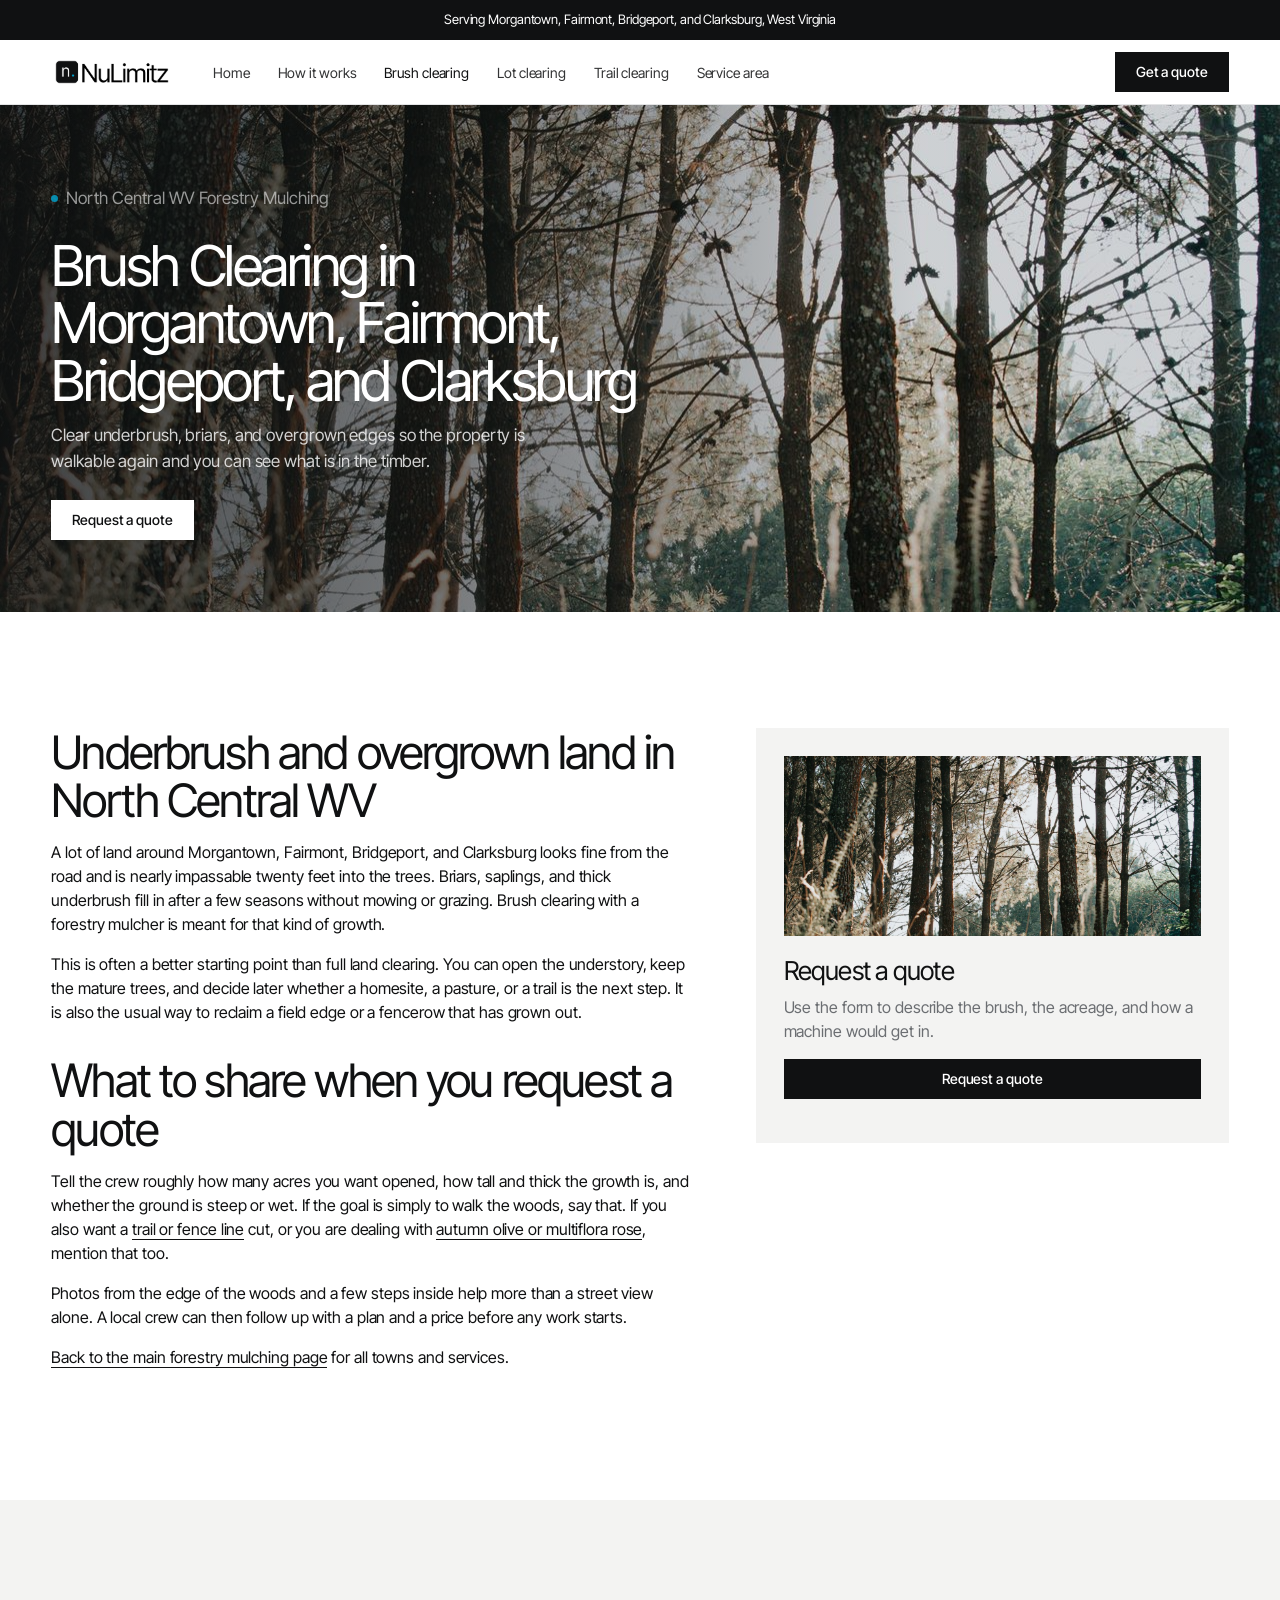
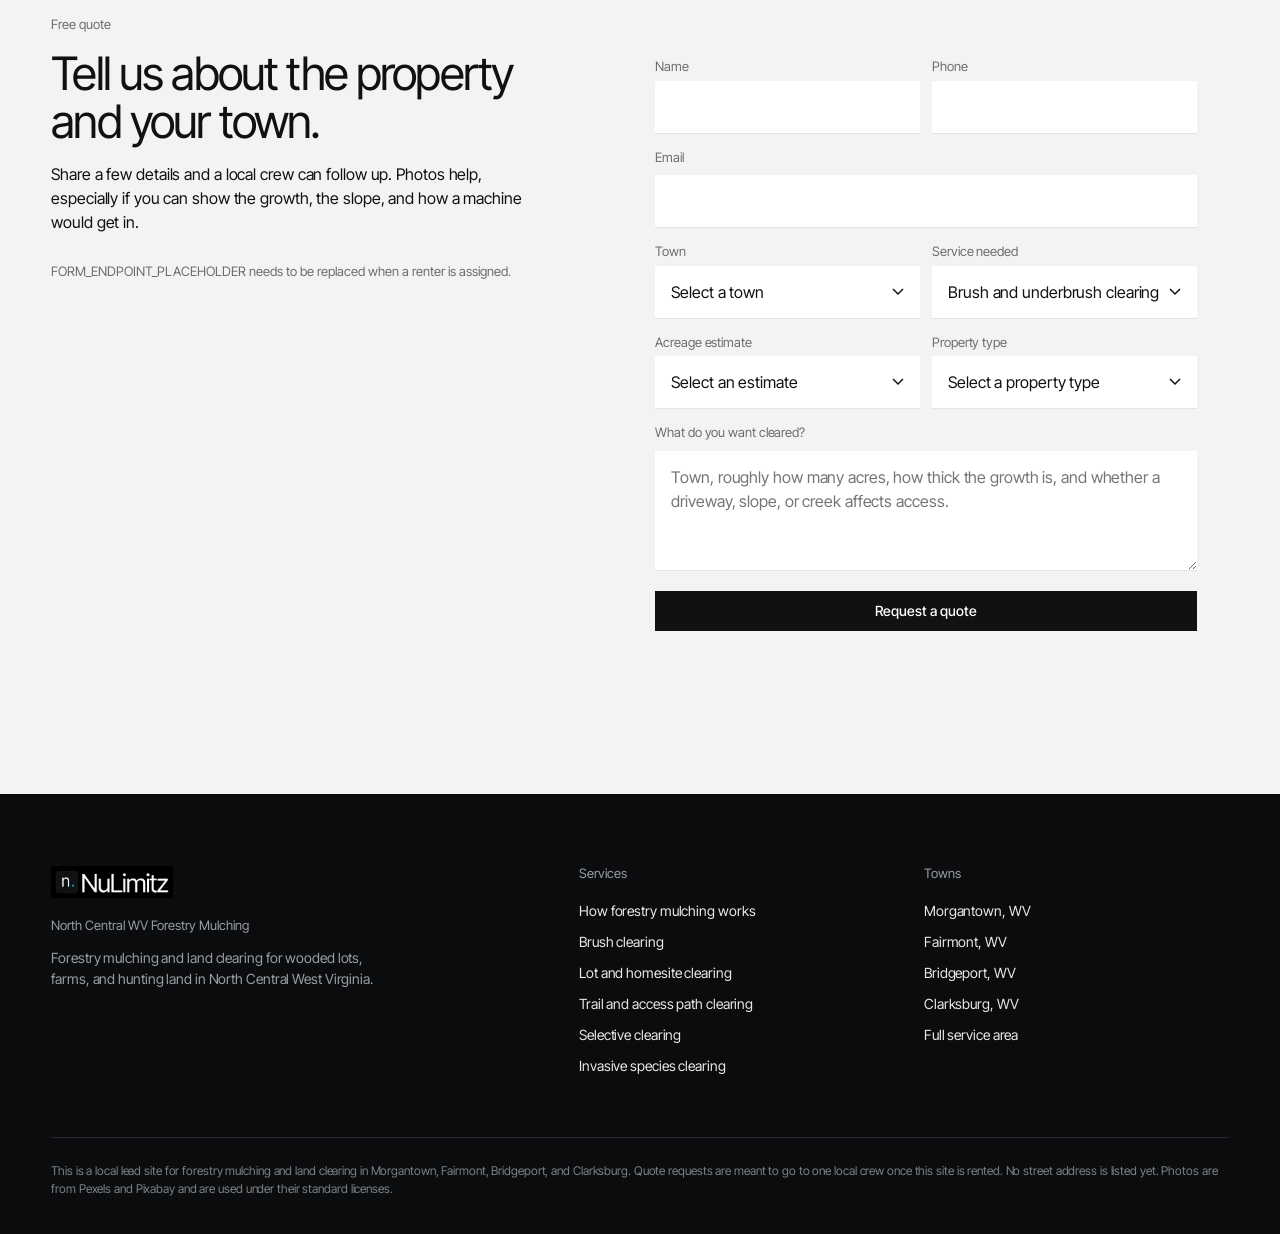
==== brush-clearing/index.html @ 3216f96a "Add forestry mulching lead site preview Local preview of forestrymulching.nulimitz.com in the curren" ====
<!DOCTYPE html>
<html lang="en">
<head>
  <meta charset="utf-8">
  <meta name="viewport" content="width=device-width, initial-scale=1">
  <title>Brush Clearing in Morgantown, Fairmont, and Clarksburg, WV</title>
  <meta name="description" content="Brush and underbrush clearing for homes, farms, and wooded lots in Morgantown, Fairmont, Bridgeport, and Clarksburg, West Virginia.">
  <meta name="robots" content="noindex, nofollow">
  <link rel="icon" href="/favicon.ico" sizes="any">
  <link rel="icon" type="image/svg+xml" href="/favicon.svg">
  <link rel="icon" type="image/png" sizes="32x32" href="/favicon-32.png">
  <link rel="apple-touch-icon" href="/apple-touch-icon.png">
  <link rel="icon" type="image/png" sizes="512x512" href="/icon-512.png">
  <link rel="preconnect" href="https://fonts.googleapis.com">
  <link rel="preconnect" href="https://fonts.gstatic.com" crossorigin>
  <link href="https://fonts.googleapis.com/css2?family=Inter+Tight:wght@300;400;500&display=swap" rel="stylesheet">
  <link rel="stylesheet" href="../css/styles.css">
  <script type="application/ld+json">
{
  "@context": "https://schema.org",
  "@graph": [
    {
      "@type": "LocalBusiness",
      "name": "North Central WV Forestry Mulching",
      "url": "/brush-clearing/",
      "description": "Brush and underbrush clearing for homes, farms, and wooded lots in Morgantown, Fairmont, Bridgeport, and Clarksburg, West Virginia.",
      "areaServed": [
        {
          "@type": "City",
          "name": "Morgantown",
          "addressRegion": "WV"
        },
        {
          "@type": "City",
          "name": "Fairmont",
          "addressRegion": "WV"
        },
        {
          "@type": "City",
          "name": "Bridgeport",
          "addressRegion": "WV"
        },
        {
          "@type": "City",
          "name": "Clarksburg",
          "addressRegion": "WV"
        },
        {
          "@type": "AdministrativeArea",
          "name": "Monongalia County"
        },
        {
          "@type": "AdministrativeArea",
          "name": "Marion County"
        },
        {
          "@type": "AdministrativeArea",
          "name": "Harrison County"
        }
      ],
      "serviceType": [
        "Forestry mulching",
        "Land clearing",
        "Brush clearing",
        "Lot and homesite clearing",
        "Trail and access path clearing",
        "Selective clearing",
        "Invasive species clearing" 
      ]
    },
    {
      "@type": "Service",
      "name": "Brush clearing in Morgantown, Fairmont, Bridgeport, and Clarksburg",
      "serviceType": "Forestry mulching and land clearing",
      "provider": {
        "@type": "LocalBusiness",
        "name": "North Central WV Forestry Mulching"
      },
      "areaServed": [
        "Morgantown, WV",
        "Fairmont, WV",
        "Bridgeport, WV",
        "Clarksburg, WV" 
      ]
    }
  ]
}
  </script>
</head>
<body>
<div class="topbar">
  <div class="wrap">
    <span>Serving Morgantown, Fairmont, Bridgeport, and Clarksburg, West Virginia</span>
    </div>
</div>
<header class="site-header">
  <div class="wrap">
    <a class="logo" href="../index.html" aria-label="NuLimitz home"><img src="/img/logo-light.png" alt="NuLimitz"></a>
    <nav>
      <ul>
        <li><a href="../index.html">Home</a></li>
        <li><a href="../how-it-works/index.html">How it works</a></li>
        <li><a href="../brush-clearing/index.html" aria-current="page">Brush clearing</a></li>
        <li><a href="../lot-clearing/index.html">Lot clearing</a></li>
        <li><a href="../trail-clearing/index.html">Trail clearing</a></li>
        <li><a href="../index.html#areas">Service area</a></li>
        </ul>
    </nav>
    <div class="header-right">
      <a class="btn" href="#quote">Get a quote</a>
      <button class="nav-toggle" type="button" aria-expanded="false" aria-label="Open menu">Menu</button>
    </div>
  </div>
</header>
<section class="page-hero" style="background-image:url('../img/brush.jpg')">
  <div class="wrap">
    <p class="eyebrow">North Central WV Forestry Mulching</p>
    <h1>Brush Clearing in Morgantown, Fairmont, Bridgeport, and Clarksburg</h1>
    <p>Clear underbrush, briars, and overgrown edges so the property is walkable again and you can see what is in the timber.</p>
    <div class="hero-actions">
      <a class="btn btn-call" href="#quote">Request a quote</a>
    </div>
  </div>
</section>
<section class="section">
  <div class="wrap content-split">
    <div class="prose">

    <h2>Underbrush and overgrown land in North Central WV</h2>
    <p>A lot of land around Morgantown, Fairmont, Bridgeport, and Clarksburg looks fine from the road and is nearly impassable twenty feet into the trees. Briars, saplings, and thick underbrush fill in after a few seasons without mowing or grazing. Brush clearing with a forestry mulcher is meant for that kind of growth.</p>
    <p>This is often a better starting point than full land clearing. You can open the understory, keep the mature trees, and decide later whether a homesite, a pasture, or a trail is the next step. It is also the usual way to reclaim a field edge or a fencerow that has grown out.</p>
    <h2>What to share when you request a quote</h2>
    <p>Tell the crew roughly how many acres you want opened, how tall and thick the growth is, and whether the ground is steep or wet. If the goal is simply to walk the woods, say that. If you also want a <a href="../trail-clearing/index.html">trail or fence line</a> cut, or you are dealing with <a href="../invasive-species/index.html">autumn olive or multiflora rose</a>, mention that too.</p>
    <p>Photos from the edge of the woods and a few steps inside help more than a street view alone. A local crew can then follow up with a plan and a price before any work starts.</p>
    
      <p><a href="../index.html">Back to the main forestry mulching page</a> for all towns and services.</p>
    </div>
    <aside class="side-card">
      <img src="../img/brush.jpg" alt="Tall grass and underbrush growing among trees">
      <h3>Request a quote</h3>
      <p>Use the form to describe the brush, the acreage, and how a machine would get in.</p>
      <p><a class="btn btn-dark btn-wide" href="#quote">Request a quote</a></p>
    </aside>
  </div>
</section>
<section class="section band-cream" id="quote">
  <div class="wrap quote-grid">
    <div>
      <p class="eyebrow">Free quote</p>
      <h2>Tell us about the property and your town.</h2>
      <p>Share a few details and a local crew can follow up. Photos help, especially if you can show the growth, the slope, and how a machine would get in.</p>
      <p class="placeholder-note">FORM_ENDPOINT_PLACEHOLDER needs to be replaced when a renter is assigned.</p></div>
    <form action="FORM_ENDPOINT_PLACEHOLDER" method="post" data-quote-form>
      <div class="form-row">
        <div>
          <label for="name">Name</label>
          <input id="name" name="name" type="text" autocomplete="name" required>
        </div>
        <div>
          <label for="phone">Phone</label>
          <input id="phone" name="phone" type="tel" autocomplete="tel" required>
        </div>
      </div>
      <label for="email">Email</label>
      <input id="email" name="email" type="email" autocomplete="email">
      <div class="form-row">
        <div>
          <label for="city">Town</label>
          <select id="city" name="city" required>
            <option value="">Select a town</option>
            <option>Morgantown</option>
            <option>Fairmont</option>
            <option>Bridgeport</option>
            <option>Clarksburg</option>
            <option>Cheat Lake</option>
            <option>Westover</option>
            <option>Star City</option>
            <option>Kingwood</option>
            <option>Grafton</option>
            <option>Other in North Central WV</option>
          </select>
        </div>
        <div>
          <label for="service">Service needed</label>
          <select id="service" name="service" required>
            <option value="">Select a service</option>
<option value="forestry">Forestry mulching</option>
<option value="lot">Lot or land clearing</option>
<option value="brush" selected>Brush and underbrush clearing</option>
<option value="trail">Trail, driveway, or fence line clearing</option>
<option value="selective">Selective clearing</option>
<option value="invasive">Invasive species clearing</option>
<option value="other">Not sure / other</option>
          </select>
        </div>
      </div>
      <div class="form-row">
        <div>
          <label for="acreage">Acreage estimate</label>
          <select id="acreage" name="acreage" required>
            <option value="">Select an estimate</option>
<option value="under-1">Under 1 acre</option>
<option value="1-3">1 to 3 acres</option>
<option value="3-10">3 to 10 acres</option>
<option value="10-plus">10 acres or more</option>
<option value="unsure">Not sure</option>
          </select>
        </div>
        <div>
          <label for="property">Property type</label>
          <select id="property" name="property" required>
            <option value="">Select a property type</option>
<option value="homesite">Wooded homesite</option>
<option value="residential">Residential lot</option>
<option value="farm">Farm or pasture</option>
<option value="hunting">Hunting land</option>
<option value="other">Other</option>
          </select>
        </div>
      </div>
      <label for="message">What do you want cleared?</label>
      <textarea id="message" name="message" placeholder="Town, roughly how many acres, how thick the growth is, and whether a driveway, slope, or creek affects access." required></textarea>
      <p style="margin-top:1rem"><button class="btn btn-dark btn-wide" type="submit">Request a quote</button></p>
      <p class="form-status" role="status"></p>
    </form>
  </div>
</section>
<footer class="site-footer">
  <div class="wrap">
    <div class="foot-grid">
      <div>
        <a class="logo" href="../index.html" aria-label="NuLimitz home"><img src="/img/logo-dark.png" alt="NuLimitz"></a>
        <h2>North Central WV Forestry Mulching</h2>
        <p>Forestry mulching and land clearing for wooded lots, farms, and hunting land in North Central West Virginia.</p>
        </div>
      <div>
        <h2>Services</h2>
        <ul>
          <li><a href="../how-it-works/index.html">How forestry mulching works</a></li>
          <li><a href="../brush-clearing/index.html">Brush clearing</a></li>
          <li><a href="../lot-clearing/index.html">Lot and homesite clearing</a></li>
          <li><a href="../trail-clearing/index.html">Trail and access path clearing</a></li>
          <li><a href="../selective-clearing/index.html">Selective clearing</a></li>
          <li><a href="../invasive-species/index.html">Invasive species clearing</a></li>
        </ul>
      </div>
      <div>
        <h2>Towns</h2>
        <ul>
          <li><a href="../morgantown/index.html">Morgantown, WV</a></li>
          <li><a href="../fairmont/index.html">Fairmont, WV</a></li>
          <li><a href="../bridgeport/index.html">Bridgeport, WV</a></li>
          <li><a href="../clarksburg/index.html">Clarksburg, WV</a></li>
          <li><a href="../index.html#areas">Full service area</a></li>
        </ul>
      </div>
    </div>
    <p class="legal">This is a local lead site for forestry mulching and land clearing in Morgantown, Fairmont, Bridgeport, and Clarksburg. Quote requests are meant to go to one local crew once this site is rented. No street address is listed yet. Photos are from Pexels and Pixabay and are used under their standard licenses.</p>
  </div>
</footer>
<script src="../js/main.js"></script>

</body>
</html>
---- css/styles.css ----
/* NuLimitz lead microsite styles */
:root {
  --ink: #101112;
  --mut: #6b6e72;
  --line: #e3e4e5;
  --soft: #f3f3f2;
  --blue: #00A7D3;
  --white: #fff;
  --pad: clamp(20px, 4vw, 56px);
  --header-h: 64px;
  --max: 1600px;
  /* aliases so older class names keep working */
  --ink-soft: var(--mut);
  --paper: var(--white);
  --cream: var(--soft);
  --ice: var(--soft);
  --tint: var(--soft);
  --forest: var(--ink);
  --forest-deep: var(--ink);
  --forest-mid: #2b2d30;
  --leaf: var(--ink);
  --gold: var(--ink);
  --gold-hot: var(--blue);
  --navy: var(--ink);
  --navy-deep: var(--ink);
  --navy-mid: #2b2d30;
  --cyan: var(--blue);
  --cyan-hot: var(--blue);
  --orange: var(--ink);
  --orange-hot: #2b2d30;
  --brand: var(--ink);
  --brand-deep: var(--ink);
  --brand-mid: #2b2d30;
  --accent: var(--ink);
  --accent-hot: #2b2d30;
}

*, *::before, *::after { box-sizing: border-box; margin: 0; padding: 0; }
html { scroll-behavior: smooth; }
html, body { overflow-x: clip; }
body {
  font-family: "Inter Tight", "Helvetica Neue", Helvetica, Arial, sans-serif;
  font-weight: 400;
  color: var(--ink);
  background: var(--white);
  font-size: 16px;
  line-height: 1.5;
  letter-spacing: -.006em;
  -webkit-font-smoothing: antialiased;
}
img { max-width: 100%; height: auto; display: block; }
a { color: inherit; text-decoration: none; }
h1, h2, h3, h4 {
  font-weight: 400;
  line-height: 1.15;
  letter-spacing: -.03em;
  color: var(--ink);
}
p { margin: 0 0 1rem; }
.wrap { width: min(var(--max), 100%); margin-inline: auto; padding-inline: var(--pad); }

/* Top strip */
.topbar {
  background: var(--ink);
  color: #fff;
  font-size: 13px;
  text-align: center;
  padding: 10px var(--pad);
}
.topbar .wrap {
  display: block;
  padding: 0;
  width: 100%;
  max-width: none;
}
.topbar a { color: #fff; text-decoration: underline; text-underline-offset: 3px; }

/* Header */
.site-header {
  position: sticky;
  top: 0;
  z-index: 40;
  background: rgba(255, 255, 255, .96);
  backdrop-filter: blur(8px);
  border-bottom: 1px solid var(--line);
}
.site-header .wrap {
  display: flex;
  align-items: center;
  height: var(--header-h);
  gap: 40px;
  padding-inline: var(--pad);
}
.logo { display: flex; align-items: center; flex: none; }
.logo img { height: 32px; width: auto; }
.site-header nav { display: flex; }
.site-header nav ul {
  display: flex;
  gap: 28px;
  list-style: none;
  margin: 0;
  padding: 0;
  align-items: center;
  flex-wrap: wrap;
}
.site-header nav a {
  color: var(--ink);
  opacity: .85;
  font-size: 14px;
  font-weight: 400;
}
.site-header nav a:hover,
.site-header nav a[aria-current="page"] { opacity: 1; }
.header-right {
  margin-left: auto;
  display: flex;
  gap: 16px;
  align-items: center;
  flex: none;
}
.nav-toggle {
  display: none;
  background: none;
  border: 0;
  font: inherit;
  font-size: 14px;
  cursor: pointer;
  color: var(--ink);
  padding: 0;
}
.btn-nav {
  display: none;
}

/* Buttons */
.btn {
  display: inline-flex;
  align-items: center;
  justify-content: center;
  height: 40px;
  padding: 0 20px;
  font-size: 14px;
  font-weight: 500;
  border: 1px solid var(--ink);
  background: var(--ink);
  color: #fff;
  transition: .2s;
  cursor: pointer;
  font-family: inherit;
  text-decoration: none;
  line-height: 1;
  border-radius: 0;
  gap: 0;
}
.btn:hover { background: #2b2d30; color: #fff; }
.btn-gold,
.btn-orange,
.btn-accent,
.btn-dark,
.btn-call {
  background: var(--ink);
  color: #fff;
  border-color: var(--ink);
}
.btn-gold:hover,
.btn-orange:hover,
.btn-accent:hover,
.btn-dark:hover,
.btn-call:hover { background: #2b2d30; color: #fff; }
.btn-light {
  background: transparent;
  color: #fff;
  border-color: #fff;
}
.btn-light:hover { background: #fff; color: var(--ink); }
.btn-wide { width: 100%; }
.hero-actions, .cta-actions { display: flex; flex-wrap: wrap; gap: 12px; }

/* Hero */
.hero,
.page-hero {
  position: relative;
  color: #fff;
  background-color: var(--ink);
  background-size: cover;
  background-position: center;
  display: flex;
  align-items: flex-end;
}
.hero {
  min-height: 560px;
  height: calc(100vh - 100px);
  max-height: 860px;
}
.hero::before,
.page-hero::before {
  content: "";
  position: absolute;
  inset: 0;
  background: linear-gradient(90deg, rgba(16,17,18,.78) 0, rgba(16,17,18,.46) 42%, rgba(16,17,18,.12) 72%);
}
.hero .wrap,
.page-hero .wrap {
  position: relative;
  z-index: 1;
  width: 100%;
  padding-top: clamp(48px, 9vh, 110px);
  padding-bottom: 72px;
}
.eyebrow {
  font-size: 13px;
  color: var(--mut);
  margin-bottom: 14px;
  letter-spacing: 0;
  text-transform: none;
  font-weight: 400;
  display: flex;
  align-items: center;
  gap: 8px;
}
.hero .eyebrow,
.page-hero .eyebrow { color: rgba(255,255,255,.7); }
.hero .eyebrow::before,
.page-hero .eyebrow::before {
  content: "";
  width: 7px;
  height: 7px;
  border-radius: 50%;
  background: var(--blue);
  display: inline-block;
  flex: none;
}
.hero h1,
.page-hero h1 {
  color: #fff;
  font-weight: 400;
  font-size: clamp(40px, 5.6vw, 80px);
  line-height: 1.02;
  letter-spacing: -.045em;
  max-width: 16ch;
  margin: 0 0 14px;
}
.hero h1 { max-width: 22ch; }
.page-hero {
  min-height: 420px;
}
.page-hero h1 {
  font-size: clamp(32px, 4.4vw, 64px);
  max-width: 20ch;
}
.hero .lede,
.page-hero p {
  font-size: 17px;
  max-width: 520px;
  color: #fff;
  opacity: .8;
  margin-bottom: 26px;
}
.hero .btn-call,
.page-hero .btn-call {
  background: #fff;
  color: var(--ink);
  border-color: #fff;
}
.hero .btn-call:hover,
.page-hero .btn-call:hover { background: #e8e9ea; }

/* Trust bar */
.trust-bar {
  background: var(--soft);
  color: var(--ink);
  padding: 36px 0;
  border-bottom: 1px solid var(--line);
}
.trust-bar .wrap {
  display: grid;
  grid-template-columns: repeat(3, 1fr);
  gap: 16px;
}
.trust-item { padding: 8px 24px 8px 0; }
.trust-item + .trust-item { border-left: 1px solid var(--line); padding-left: 32px; }
.trust-item h3 {
  color: var(--ink);
  font-size: 20px;
  letter-spacing: -.02em;
  margin: 0 0 6px;
}
.trust-item p { margin: 0; font-size: 15px; color: var(--mut); }

/* Sections */
.section { padding: clamp(72px, 9vw, 128px) 0; }
.section-head { max-width: 780px; margin-bottom: 44px; }
.section-head h2,
.prose h2,
.quote-grid h2 {
  font-size: clamp(32px, 3.6vw, 52px);
  line-height: 1.05;
  letter-spacing: -.04em;
  margin: 0 0 16px;
}
.muted { color: var(--mut); }
.band-cream,
.band-ice { background: var(--soft); }
.band-forest,
.band-navy {
  background: var(--ink);
  color: #fff;
}
.band-forest h2, .band-forest h3,
.band-navy h2, .band-navy h3 { color: #fff; }
.band-forest .eyebrow, .band-navy .eyebrow,
.band-forest p, .band-navy p { color: #a3a6aa; }
.band-photo {
  position: relative;
  background-color: var(--ink);
  background-size: cover;
  background-position: center;
  color: #fff;
}
.band-photo::before {
  content: "";
  position: absolute;
  inset: 0;
  background: rgba(16, 17, 18, .72);
}
.band-photo .wrap { position: relative; z-index: 1; }
.band-photo h1, .band-photo h2, .band-photo h3, .band-photo h4 { color: #fff; }
.band-photo p, .band-photo .eyebrow, .band-photo .muted, .band-photo li { color: #c8c9cb; }
.band-forest .muted, .band-navy .muted { color: #a3a6aa; }

/* Service / area cards */
.card-grid, .area-grid, .step-grid {
  display: grid;
  gap: 16px;
}
.card-grid { grid-template-columns: repeat(auto-fit, minmax(240px, 1fr)); }
.service-card,
.area-card {
  background: var(--soft);
  overflow: hidden;
  display: flex;
  flex-direction: column;
  text-decoration: none;
  color: inherit;
  border: 0;
}
.service-card:hover .more,
.area-card:hover .more { opacity: 1; }
.service-card img,
.area-card img { width: 100%; height: 180px; object-fit: cover; }
.service-card .pad,
.area-card .pad,
.step .pad { padding: 28px 28px 30px; }
.service-card h3,
.area-card h3 {
  margin: 0 0 8px;
  font-size: 26px;
  letter-spacing: -.03em;
}
.more {
  display: inline-block;
  margin-top: 16px;
  font-size: 14px;
  font-weight: 400;
  color: var(--ink);
  border-bottom: 1px solid var(--ink);
  align-self: flex-start;
}

/* Areas */
.area-grid { grid-template-columns: repeat(4, 1fr); }
.town-list { columns: 2; margin: 0; padding-left: 1.1rem; color: var(--mut); }
.town-list li { break-inside: avoid; margin-bottom: 0.25rem; }

/* Steps */
.step-grid { grid-template-columns: repeat(3, 1fr); }
.step {
  background: var(--soft);
  border: 0;
}
.step-num {
  font-family: inherit;
  color: var(--blue);
  font-size: 22px;
  font-weight: 400;
  letter-spacing: -.02em;
  margin: 0 0 8px;
}
.step h3 { font-size: 20px; letter-spacing: -.02em; margin: 0 0 6px; }
.step p { color: var(--mut); font-size: 15px; margin: 0; }

/* FAQ */
.faq { display: grid; gap: 0; max-width: 48rem; }
.faq-item {
  background: transparent;
  border: 0;
  border-top: 1px solid var(--line);
}
.faq-item:last-child { border-bottom: 1px solid var(--line); }
.faq-item h3 { margin: 0; font-size: 18px; letter-spacing: -.02em; }
.faq-item button {
  width: 100%;
  display: flex;
  align-items: center;
  justify-content: space-between;
  gap: 20px;
  text-align: left;
  background: none;
  border: 0;
  padding: 22px 0;
  font: inherit;
  font-weight: 400;
  cursor: pointer;
  color: var(--ink);
}
.faq-item button::after {
  content: "";
  flex: none;
  width: 14px;
  height: 14px;
  background:
    linear-gradient(currentColor, currentColor) center / 14px 1.5px no-repeat,
    linear-gradient(currentColor, currentColor) center / 1.5px 14px no-repeat;
}
.faq-item.is-open button::after {
  background: linear-gradient(currentColor, currentColor) center / 14px 1.5px no-repeat;
}
.faq-item .answer { padding: 0 0 22px; color: var(--mut); display: none; }
.faq-item.is-open .answer { display: block; }
.faq-item .answer a { border-bottom: 1px solid currentColor; }

/* Light type on any dark band, including FAQ */
:is(.band-photo, .band-forest, .band-navy) .muted { color: #c8c9cb; }
:is(.band-photo, .band-forest, .band-navy) .faq-item {
  border-color: rgba(255,255,255,.4);
}
:is(.band-photo, .band-forest, .band-navy) .faq-item button { color: #fff; }
:is(.band-photo, .band-forest, .band-navy) .faq-item .answer { color: rgba(255,255,255,.86); }
:is(.band-photo, .band-forest, .band-navy) a:not(.btn),
.hero a:not(.btn),
.page-hero a:not(.btn) {
  color: #fff;
  border-bottom-color: rgba(255,255,255,.7);
}

/* Quote / form */
.quote-grid {
  display: grid;
  grid-template-columns: 0.9fr 1.1fr;
  gap: clamp(40px, 6vw, 120px);
  align-items: start;
}
form {
  background: var(--soft);
  padding: 32px;
  display: grid;
  gap: 4px;
}
label {
  display: block;
  font-weight: 400;
  font-size: 13px;
  color: var(--mut);
  margin: 10px 0 4px;
}
input, select, textarea {
  width: 100%;
  font: inherit;
  letter-spacing: inherit;
  padding: 14px 16px;
  border: 0;
  border-bottom: 1px solid var(--line);
  border-radius: 0;
  background: #fff;
  color: var(--ink);
}
input:focus, select:focus, textarea:focus {
  outline: 0;
  border-color: var(--blue);
}
textarea { min-height: 120px; resize: vertical; }
select {
  appearance: none;
  cursor: pointer;
  background: #fff url("data:image/svg+xml,%3Csvg xmlns='http://www.w3.org/2000/svg' width='12' height='8'%3E%3Cpath d='M1 1l5 5 5-5' fill='none' stroke='%23101112' stroke-width='1.5'/%3E%3C/svg%3E") no-repeat right 16px center;
}
.form-row { display: grid; grid-template-columns: 1fr 1fr; gap: 12px; }
.form-status {
  display: none;
  margin-top: 12px;
  padding: 14px 16px;
  background: var(--white);
  border: 0;
  border-bottom: 1px solid var(--line);
  color: var(--mut);
  font-size: 14px;
}
.form-status.is-visible { display: block; }
.placeholder-note {
  display: inline-block;
  margin-top: 12px;
  padding: 0;
  border: 0;
  background: none;
  color: var(--mut);
  font-size: 13px;
  font-weight: 400;
  letter-spacing: 0;
}

/* Footer */
.site-footer {
  background: #0b0c0d;
  color: #fff;
  padding: 72px 0 36px;
  font-size: 14px;
}
.site-footer a { color: #e8e9ea; text-decoration: none; }
.site-footer a:hover { color: #fff; }
.foot-grid {
  display: grid;
  grid-template-columns: 1.6fr 1fr 1fr;
  gap: 40px;
  margin-bottom: 0;
}
.site-footer .logo { display: inline-flex; margin-bottom: 20px; }
.site-footer .logo img { height: 32px; width: auto; }
.site-footer h2 {
  color: #9a9da1;
  font-size: 13px;
  letter-spacing: 0;
  font-weight: 400;
  margin: 0 0 14px;
}
.site-footer p { color: #9a9da1; font-size: 14px; margin: 0 0 16px; max-width: 340px; }
.site-footer ul { list-style: none; margin: 0; padding: 0; }
.site-footer li { margin: 0; }
.site-footer li a { display: block; padding: 5px 0; color: #e8e9ea; font-size: 14px; }
.site-footer .legal {
  border-top: 1px solid #26282b;
  margin-top: 56px;
  padding-top: 24px;
  margin-bottom: 0;
  font-size: 12px;
  color: #7d8084;
  max-width: none;
}

/* Interior */
.content-split {
  display: grid;
  grid-template-columns: 1.15fr 0.85fr;
  gap: clamp(32px, 5vw, 80px);
  align-items: start;
}
.prose h2 { margin-top: 2rem; }
.prose h2:first-child { margin-top: 0; }
.prose a { border-bottom: 1px solid var(--ink); }
.prose p { color: var(--ink); }
.side-card {
  background: var(--soft);
  padding: 28px;
  position: sticky;
  top: calc(var(--header-h) + 16px);
}
.side-card img { margin-bottom: 20px; height: 180px; width: 100%; object-fit: cover; }
.side-card h3 { font-size: 26px; letter-spacing: -.03em; margin: 0 0 10px; }
.side-card p { color: var(--mut); }

.call-dock { display: none; }

@media (max-width: 1100px) {
  .area-grid { grid-template-columns: repeat(2, 1fr); }
  .site-header .wrap { gap: 16px; }
  .nav-toggle { display: block; }
  .site-header nav {
    display: none;
    position: absolute;
    left: 0;
    right: 0;
    top: 100%;
    background: rgba(255,255,255,.98);
    border-bottom: 1px solid var(--line);
    padding: 8px var(--pad) 16px;
    z-index: 21;
  }
  .site-header nav.is-open { display: block; }
  .site-header nav ul { flex-direction: column; align-items: flex-start; gap: 0; }
  .site-header nav a {
    display: block;
    padding: 14px 0;
    border-bottom: 1px solid var(--line);
    opacity: 1;
    width: 100%;
  }
}

@media (max-width: 900px) {
  .step-grid, .quote-grid, .content-split, .foot-grid, .trust-bar .wrap {
    grid-template-columns: 1fr;
  }
  .area-grid { grid-template-columns: repeat(2, 1fr); }
  .trust-item + .trust-item { border-left: 0; padding-left: 0; border-top: 1px solid var(--line); padding-top: 20px; }
  .hero {
    height: auto;
    min-height: 640px;
    max-height: none;
  }
  .hero::before,
  .page-hero::before {
    background: linear-gradient(180deg, rgba(16,17,18,.5) 0, rgba(16,17,18,.4) 38%, rgba(16,17,18,.82) 100%);
  }
  .hero .wrap,
  .page-hero .wrap { padding-top: 44px; padding-bottom: 48px; }
  .hero h1 { font-size: clamp(36px, 11vw, 52px); }
  .form-row { grid-template-columns: 1fr; }
  .town-list { columns: 1; }
  .foot-grid > div:first-child { grid-column: 1 / -1; }
}

@media (max-width: 760px) {
  :root { --header-h: 56px; }
  .site-header .wrap { height: 56px; gap: 16px; }
  .logo img { height: 26px; }
  .header-right { gap: 16px; }
  .header-right .btn { height: 34px; padding: 0 12px; font-size: 13px; }
}


@media (max-width: 600px) {
  .area-grid { grid-template-columns: 1fr; }
}
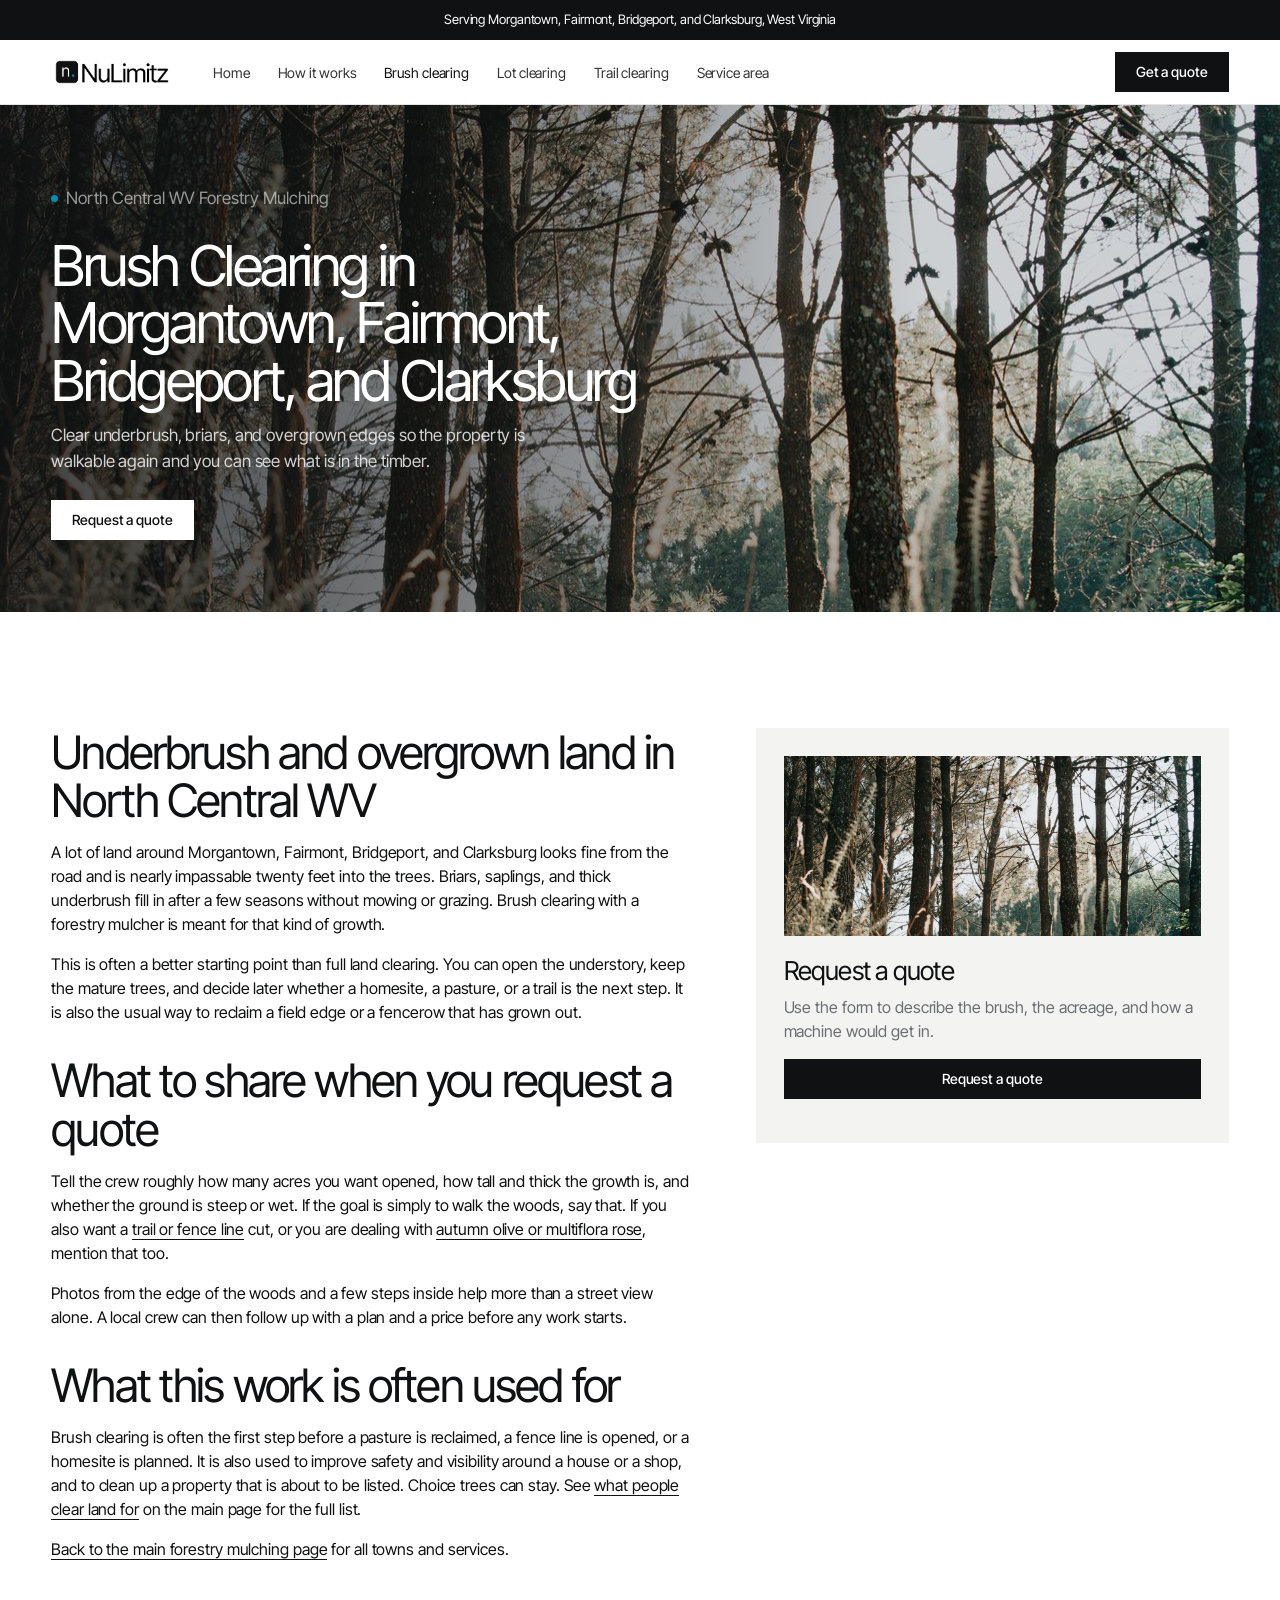
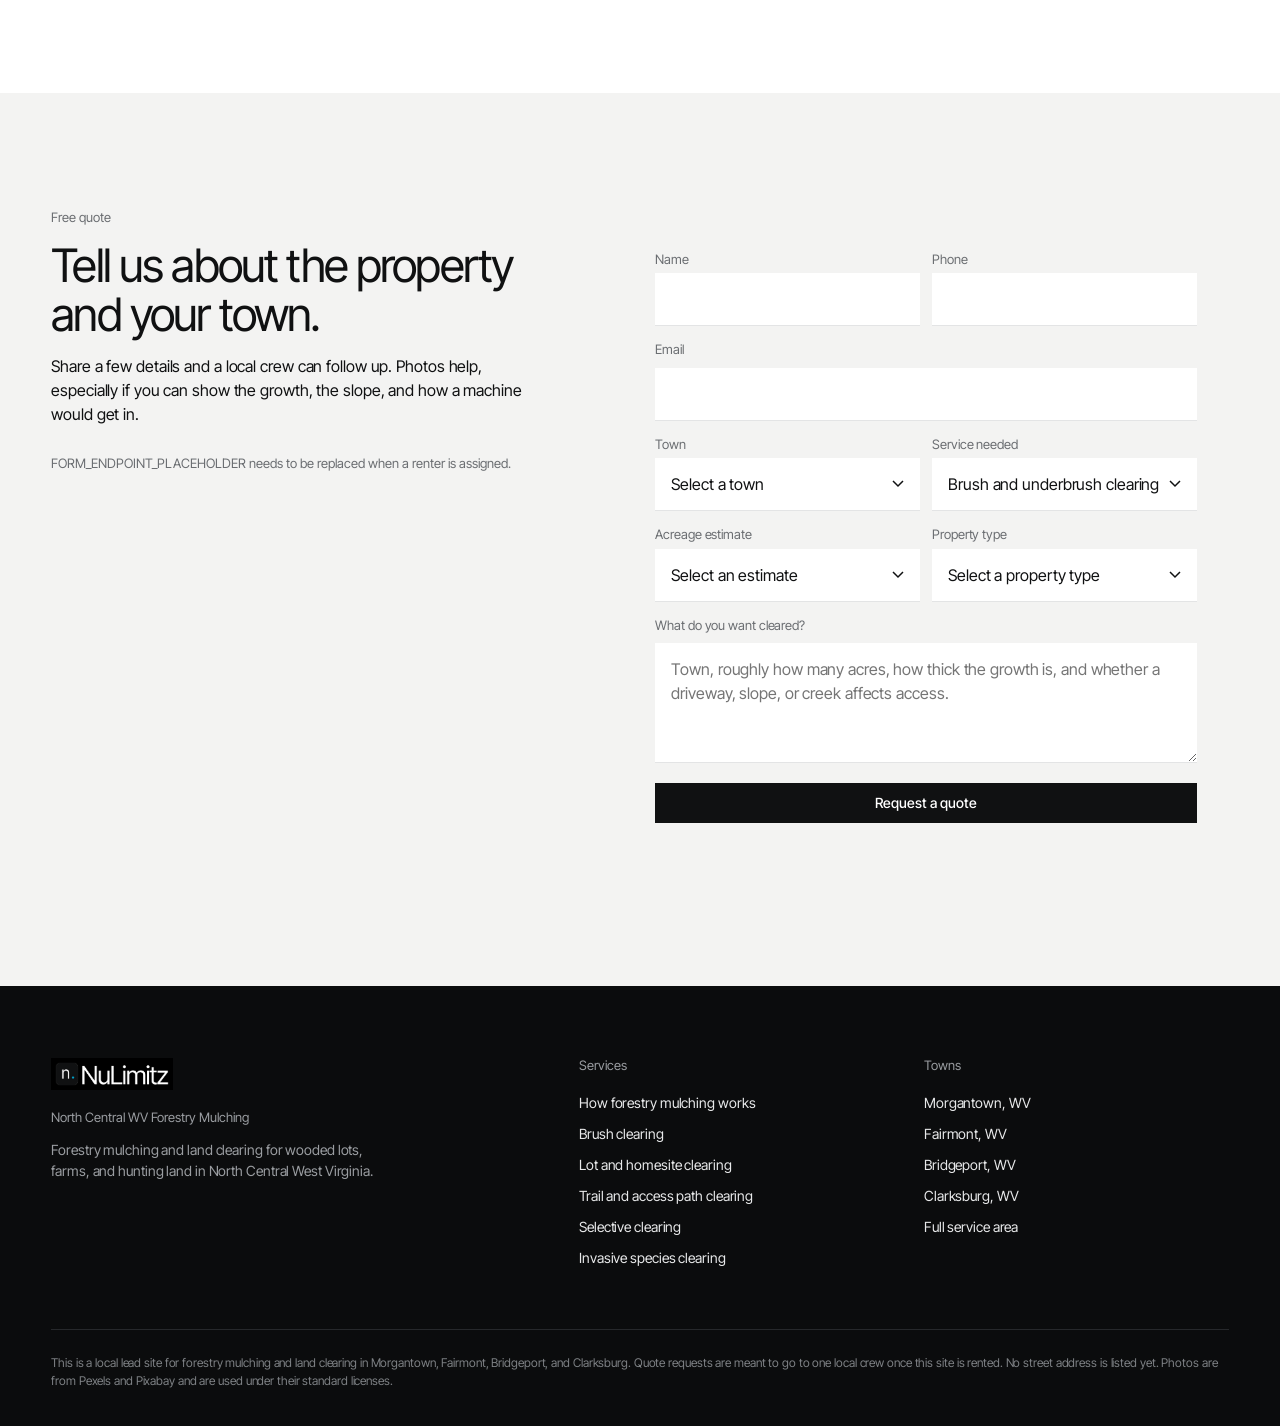
==== commit d87ed7b4: "Add land uses section to forestry mulching preview" ====
--- a/brush-clearing/index.html
+++ b/brush-clearing/index.html
@@ -133,6 +133,9 @@
     <p>Tell the crew roughly how many acres you want opened, how tall and thick the growth is, and whether the ground is steep or wet. If the goal is simply to walk the woods, say that. If you also want a <a href="../trail-clearing/index.html">trail or fence line</a> cut, or you are dealing with <a href="../invasive-species/index.html">autumn olive or multiflora rose</a>, mention that too.</p>
     <p>Photos from the edge of the woods and a few steps inside help more than a street view alone. A local crew can then follow up with a plan and a price before any work starts.</p>
     
+    <h2>What this work is often used for</h2>
+    <p>Brush clearing is often the first step before a pasture is reclaimed, a fence line is opened, or a homesite is planned. It is also used to improve safety and visibility around a house or a shop, and to clean up a property that is about to be listed. Choice trees can stay. See <a href="../index.html#land-uses">what people clear land for</a> on the main page for the full list.</p>
+
       <p><a href="../index.html">Back to the main forestry mulching page</a> for all towns and services.</p>
     </div>
     <aside class="side-card">
--- a/css/styles.css
+++ b/css/styles.css
@@ -389,6 +389,29 @@
 .step h3 { font-size: 20px; letter-spacing: -.02em; margin: 0 0 6px; }
 .step p { color: var(--mut); font-size: 15px; margin: 0; }
 
+
+/* Land uses */
+.use-grid {
+  display: grid;
+  grid-template-columns: repeat(2, 1fr);
+  gap: 16px;
+}
+.use-card {
+  background: var(--white);
+  padding: 28px 28px 30px;
+}
+.use-card h3 {
+  margin: 0 0 8px;
+  font-size: 22px;
+  letter-spacing: -.03em;
+  color: var(--ink);
+}
+.use-card p {
+  margin: 0;
+  font-size: 15px;
+  line-height: 1.5;
+  color: var(--mut);
+}
 /* FAQ */
 .faq { display: grid; gap: 0; max-width: 48rem; }
 .faq-item {
@@ -596,7 +619,7 @@
 }
 
 @media (max-width: 900px) {
-  .step-grid, .quote-grid, .content-split, .foot-grid, .trust-bar .wrap {
+  .step-grid, .quote-grid, .content-split, .foot-grid, .trust-bar .wrap, .use-grid {
     grid-template-columns: 1fr;
   }
   .area-grid { grid-template-columns: repeat(2, 1fr); }
